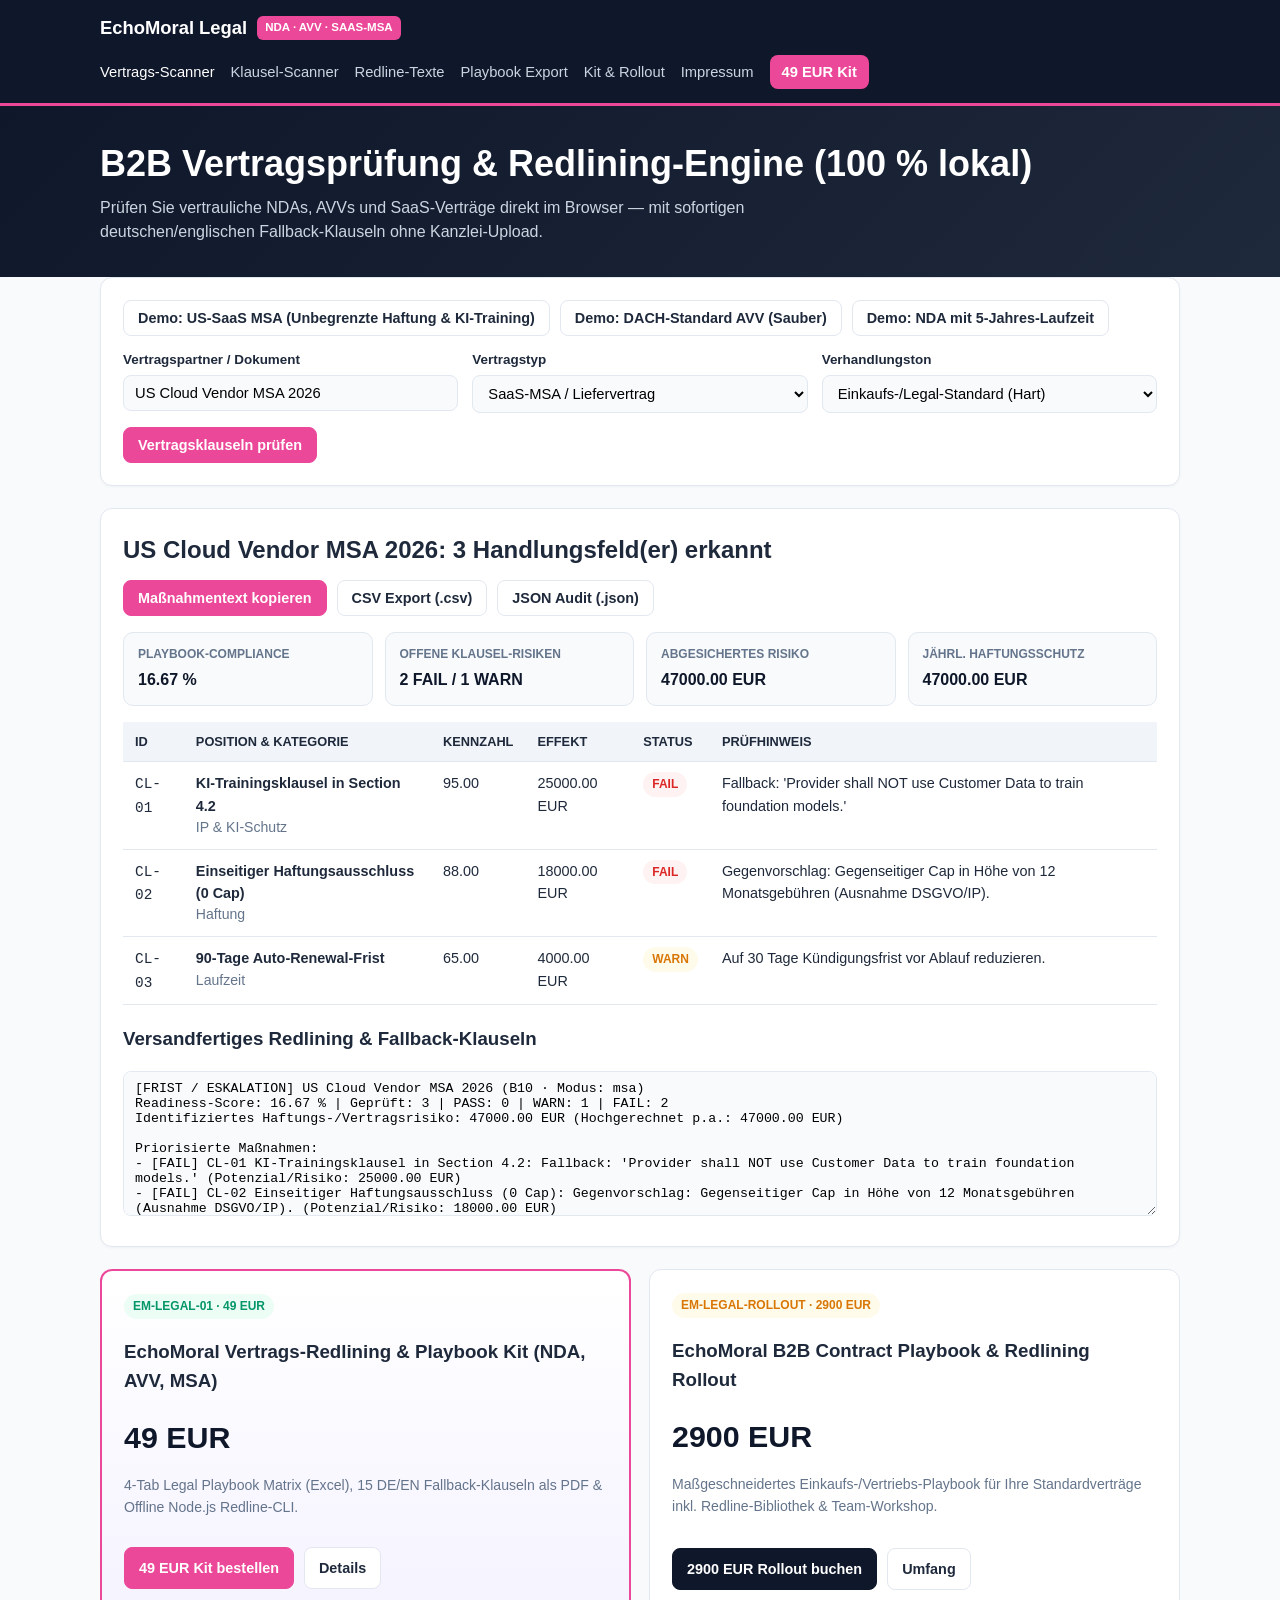
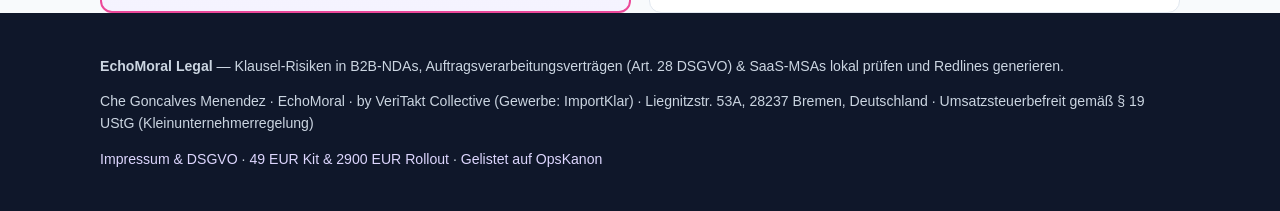
==== index.html @ 30597ec8 "Deploy echomoral-contract-redlining (2026-11-23 12:31:52)" ====
<!DOCTYPE html>
<html lang="de">
<head>
  <meta charset="utf-8" />
  <meta name="viewport" content="width=device-width, initial-scale=1" />
  <title>EchoMoral Legal — Playbook-Vertragsprüfung &amp; Redlining (NDA, AVV &amp; MSA)</title>
  <meta name="description" content="Klausel-Risiken in B2B-NDAs, Auftragsverarbeitungsverträgen (Art. 28 DSGVO) &amp; SaaS-MSAs lokal prüfen und Redlines generieren." />
  <link rel="canonical" href="https://cheresonanz-design.github.io/echomoral-contract-redlining/" />
  <link rel="stylesheet" href="assets/styles.css" />
  <script type="application/ld+json">{"@context": "https://schema.org", "@type": "SoftwareApplication", "name": "EchoMoral Legal", "applicationCategory": "BusinessApplication", "offers": {"@type": "Offer", "price": "0", "priceCurrency": "EUR"}, "url": "https://cheresonanz-design.github.io/echomoral-contract-redlining/"}</script>
</head>
<body>
  <header class="topbar">
    <div class="container topbar-inner">
      <a class="brand-mark" href="index.html"><span>EchoMoral Legal</span><span class="brand-badge">NDA · AVV · SAAS-MSA</span></a>
      <nav class="nav-links" aria-label="Hauptnavigation"><a href="index.html" class="active">Vertrags-Scanner</a>
<a href="nda-avv-msa-scanner/" class="">Klausel-Scanner</a>
<a href="redline-generator/" class="">Redline-Texte</a>
<a href="playbook-export/" class="">Playbook Export</a>
<a href="pro/" class="">Kit &amp; Rollout</a>
<a href="legal/" class="">Impressum</a><a href="pro/" class="nav-cta">49 EUR Kit</a></nav>
    </div>
  </header>
  
  <section class="hero"><div class="container"><h1>B2B Vertragsprüfung &amp; Redlining-Engine (100 % lokal)</h1><p>Prüfen Sie vertrauliche NDAs, AVVs und SaaS-Verträge direkt im Browser — mit sofortigen deutschen/englischen Fallback-Klauseln ohne Kanzlei-Upload.</p></div></section>
  <main class="container">
    <div class="card">
      <div class="btn-row" style="margin-top:0;margin-bottom:14px;">
        <button type="button" class="btn" id="sample1Btn">Demo: US-SaaS MSA (Unbegrenzte Haftung &amp; KI-Training)</button>
        <button type="button" class="btn" id="sample2Btn">Demo: DACH-Standard AVV (Sauber)</button>
        <button type="button" class="btn" id="sample3Btn">Demo: NDA mit 5-Jahres-Laufzeit</button>
      </div>
      <div class="form-grid">
        <div><label for="profileInput">Vertragspartner / Dokument</label><input type="text" id="profileInput" /></div>
        <div><label for="modeSelect">Vertragstyp</label><select id="modeSelect"><option value="msa">SaaS-MSA / Liefervertrag</option><option value="avv">AVV / DPA (Art. 28 DSGVO)</option><option value="nda">B2B NDA / Geheimhaltung</option></select></div>
        <div><label for="toneSelect">Verhandlungston</label><select id="toneSelect"><option value="partnerschaftlich">Partnerschaftliche Redlines</option><option value="streng">Einkaufs-/Legal-Standard (Hart)</option></select></div>
      </div>
      <div class="btn-row"><button type="button" class="btn btn-primary" id="runCheckBtn">Vertragsklauseln prüfen</button></div>
    </div>

    <div id="resultCard" class="card hidden">
      <div style="display:flex;flex-wrap:wrap;justify-content:space-between;align-items:center;gap:12px;">
        <h2 id="resultHeadline" style="margin:0;">Ergebnis</h2>
        <div class="btn-row" style="margin:0;">
          <button type="button" class="btn btn-primary" id="copyActionBtn">Maßnahmentext kopieren</button>
          <button type="button" class="btn" id="dlCsvBtn">CSV Export (.csv)</button>
          <button type="button" class="btn" id="dlJsonBtn">JSON Audit (.json)</button>
        </div>
      </div>
      <div class="kpi-grid">
        <div class="kpi-box"><div class="kpi-label">Playbook-Compliance</div><div class="kpi-val" id="kpi1Val">-</div></div>
        <div class="kpi-box"><div class="kpi-label">Offene Klausel-Risiken</div><div class="kpi-val" id="kpi2Val">-</div></div>
        <div class="kpi-box"><div class="kpi-label">Abgesichertes Risiko</div><div class="kpi-val" id="kpi3Val">-</div></div>
        <div class="kpi-box"><div class="kpi-label">Jährl. Haftungsschutz</div><div class="kpi-val" id="kpi4Val">-</div></div>
      </div>
      <div class="table-wrap"><table><thead><tr><th>ID</th><th>Position &amp; Kategorie</th><th>Kennzahl</th><th>Effekt</th><th>Status</th><th>Prüfhinweis</th></tr></thead><tbody id="entriesBody"></tbody></table></div>
      <h3>Versandfertiges Redlining &amp; Fallback-Klauseln</h3>
      <textarea id="actionBox" readonly aria-label="Maßnahmentext"></textarea>
    </div>

    <div class="pricing-grid">
      <div class="offer-card highlight"><div><span class="badge badge-pass">EM-LEGAL-01 · 49 EUR</span><h3>EchoMoral Vertrags-Redlining &amp; Playbook Kit (NDA, AVV, MSA)</h3><div class="offer-price">49 EUR</div><p class="muted">4-Tab Legal Playbook Matrix (Excel), 15 DE/EN Fallback-Klauseln als PDF &amp; Offline Node.js Redline-CLI.</p></div><div class="btn-row"><a href="https://payhip.com/b/0EGUK" class="btn btn-primary">49 EUR Kit bestellen</a><a href="pro/" class="btn">Details</a></div></div>
      <div class="offer-card"><div><span class="badge badge-warn">EM-LEGAL-ROLLOUT · 2900 EUR</span><h3>EchoMoral B2B Contract Playbook &amp; Redlining Rollout</h3><div class="offer-price">2900 EUR</div><p class="muted">Maßgeschneidertes Einkaufs-/Vertriebs-Playbook für Ihre Standardverträge inkl. Redline-Bibliothek &amp; Team-Workshop.</p></div><div class="btn-row"><a href="https://buy.stripe.com/9B64gs2019wa3ri8bf2400e" class="btn btn-dark">2900 EUR Rollout buchen</a><a href="pro/" class="btn">Umfang</a></div></div>
    </div>
  </main>
  <footer class="footer">
    <div class="container">
      <p><strong>EchoMoral Legal</strong> — Klausel-Risiken in B2B-NDAs, Auftragsverarbeitungsverträgen (Art. 28 DSGVO) &amp; SaaS-MSAs lokal prüfen und Redlines generieren.</p>
      <p>Che Goncalves Menendez · EchoMoral · by VeriTakt Collective (Gewerbe: ImportKlar) · Liegnitzstr. 53A, 28237 Bremen, Deutschland · Umsatzsteuerbefreit gemäß § 19 UStG (Kleinunternehmerregelung)</p>
      <p><a href="legal/">Impressum &amp; DSGVO</a> · <a href="pro/">49 EUR Kit &amp; 2900 EUR Rollout</a> · <a href="https://cheresonanz-design.github.io/opskanon-directory/" target="_blank" rel="noopener">Gelistet auf OpsKanon</a></p>
    </div>
  </footer>
  <script src="assets/contract_redline_engine.js"></script><script src="assets/app.js"></script>
</body>
</html>
---- assets/styles.css ----
:root {
  --bg: #f8fafc; --surface: #ffffff; --slate-900: #0f172a; --slate-800: #1e293b; --slate-500: #64748b;
  --border: #e2e8f0; --accent: #EC4899; --accent-dark: #BE185D; --emerald: #059669; --emerald-soft: #ecfdf5;
  --amber: #d97706; --amber-soft: #fffbeb; --red: #dc2626; --red-soft: #fef2f2; --radius: 12px;
}
* { box-sizing: border-box; }
body { margin: 0; font-family: -apple-system, BlinkMacSystemFont, "Segoe UI", Roboto, Inter, Arial, sans-serif; background: var(--bg); color: var(--slate-800); line-height: 1.55; }
a { color: var(--accent-dark); text-decoration: none; }
a:hover { text-decoration: underline; }
.container { max-width: 1120px; margin: 0 auto; padding: 0 20px; }
.topbar { background: var(--slate-900); color: #fff; border-bottom: 3px solid var(--accent); padding: 14px 0; }
.topbar-inner { display: flex; flex-wrap: wrap; justify-content: space-between; align-items: center; gap: 12px; }
.brand-mark { color: #fff; font-weight: 800; font-size: 1.15rem; display: flex; align-items: center; gap: 10px; }
.brand-badge { background: var(--accent); color: #fff; font-size: 0.72rem; padding: 3px 8px; border-radius: 6px; font-weight: 800; }
.nav-links { display: flex; flex-wrap: wrap; gap: 16px; align-items: center; font-size: 0.92rem; }
.nav-links a { color: #cbd5e1; font-weight: 500; }
.nav-links a:hover, .nav-links a.active { color: #fff; text-decoration: none; }
.nav-cta { background: var(--accent); color: #fff !important; padding: 6px 12px; border-radius: 8px; font-weight: 700 !important; }
.hero { background: linear-gradient(135deg, #0f172a 0%, #1e293b 100%); color: #fff; padding: 36px 0 32px; }
.hero h1 { margin: 0 0 10px; font-size: clamp(1.6rem, 3vw, 2.25rem); line-height: 1.2; }
.hero p { margin: 0; color: #cbd5e1; max-width: 740px; }
main { padding: 28px 0 48px; }
.card { background: var(--surface); border: 1px solid var(--border); border-radius: var(--radius); padding: 22px; margin-bottom: 22px; box-shadow: 0 1px 3px rgba(15,23,42,0.04); }
.form-grid { display: grid; grid-template-columns: repeat(auto-fit, minmax(210px, 1fr)); gap: 14px; }
label { display: block; font-size: 0.84rem; font-weight: 700; margin-bottom: 4px; }
input[type="text"], select, textarea { width: 100%; padding: 9px 11px; border: 1px solid var(--border); border-radius: 8px; font-size: 0.92rem; background: #f8fafc; font-family: inherit; }
textarea { min-height: 145px; resize: vertical; font-family: ui-monospace, SFMono-Regular, Menlo, Consolas, monospace; font-size: 0.83rem; }
.btn-row { display: flex; flex-wrap: wrap; gap: 10px; margin-top: 14px; }
.btn { display: inline-flex; align-items: center; justify-content: center; border: 1px solid var(--border); background: #fff; color: var(--slate-800); padding: 9px 14px; border-radius: 8px; font-size: 0.9rem; font-weight: 600; cursor: pointer; }
.btn:hover { background: #f1f5f9; text-decoration: none; }
.btn-primary { background: var(--accent); border-color: var(--accent); color: #fff; font-weight: 700; }
.btn-dark { background: var(--slate-900); border-color: var(--slate-900); color: #fff; }
.kpi-grid { display: grid; grid-template-columns: repeat(auto-fit, minmax(190px, 1fr)); gap: 12px; margin: 16px 0; }
.kpi-box { border: 1px solid var(--border); border-radius: 10px; padding: 12px 14px; background: #f8fafc; }
.kpi-label { font-size: 0.75rem; text-transform: uppercase; color: var(--slate-500); font-weight: 700; }
.kpi-val { font-size: 1rem; font-weight: 700; margin-top: 4px; color: var(--slate-900); }
.table-wrap { overflow-x: auto; }
table { width: 100%; border-collapse: collapse; font-size: 0.9rem; }
th, td { text-align: left; padding: 10px 12px; border-bottom: 1px solid var(--border); vertical-align: top; }
th { background: #f1f5f9; font-size: 0.8rem; text-transform: uppercase; }
.badge { display: inline-block; padding: 3px 9px; border-radius: 999px; font-size: 0.75rem; font-weight: 800; }
.badge-pass { background: var(--emerald-soft); color: var(--emerald); }
.badge-warn { background: var(--amber-soft); color: var(--amber); }
.badge-fail { background: var(--red-soft); color: var(--red); }
.pricing-grid { display: grid; grid-template-columns: repeat(auto-fit, minmax(290px, 1fr)); gap: 18px; }
.offer-card { border: 1px solid var(--border); border-radius: var(--radius); padding: 22px; background: #fff; display: flex; flex-direction: column; justify-content: space-between; }
.offer-card.highlight { border: 2px solid var(--accent); background: linear-gradient(180deg, #fff 0%, #f5f3ff 100%); }
.offer-price { font-size: 1.9rem; font-weight: 800; color: var(--slate-900); margin: 6px 0 12px; }
.footer { background: var(--slate-900); color: #cbd5e1; padding: 28px 0; font-size: 0.88rem; }
.footer a { color: #ddd6fe; }
.muted { color: var(--slate-500); font-size: 0.88rem; }
.hidden { display: none !important; }
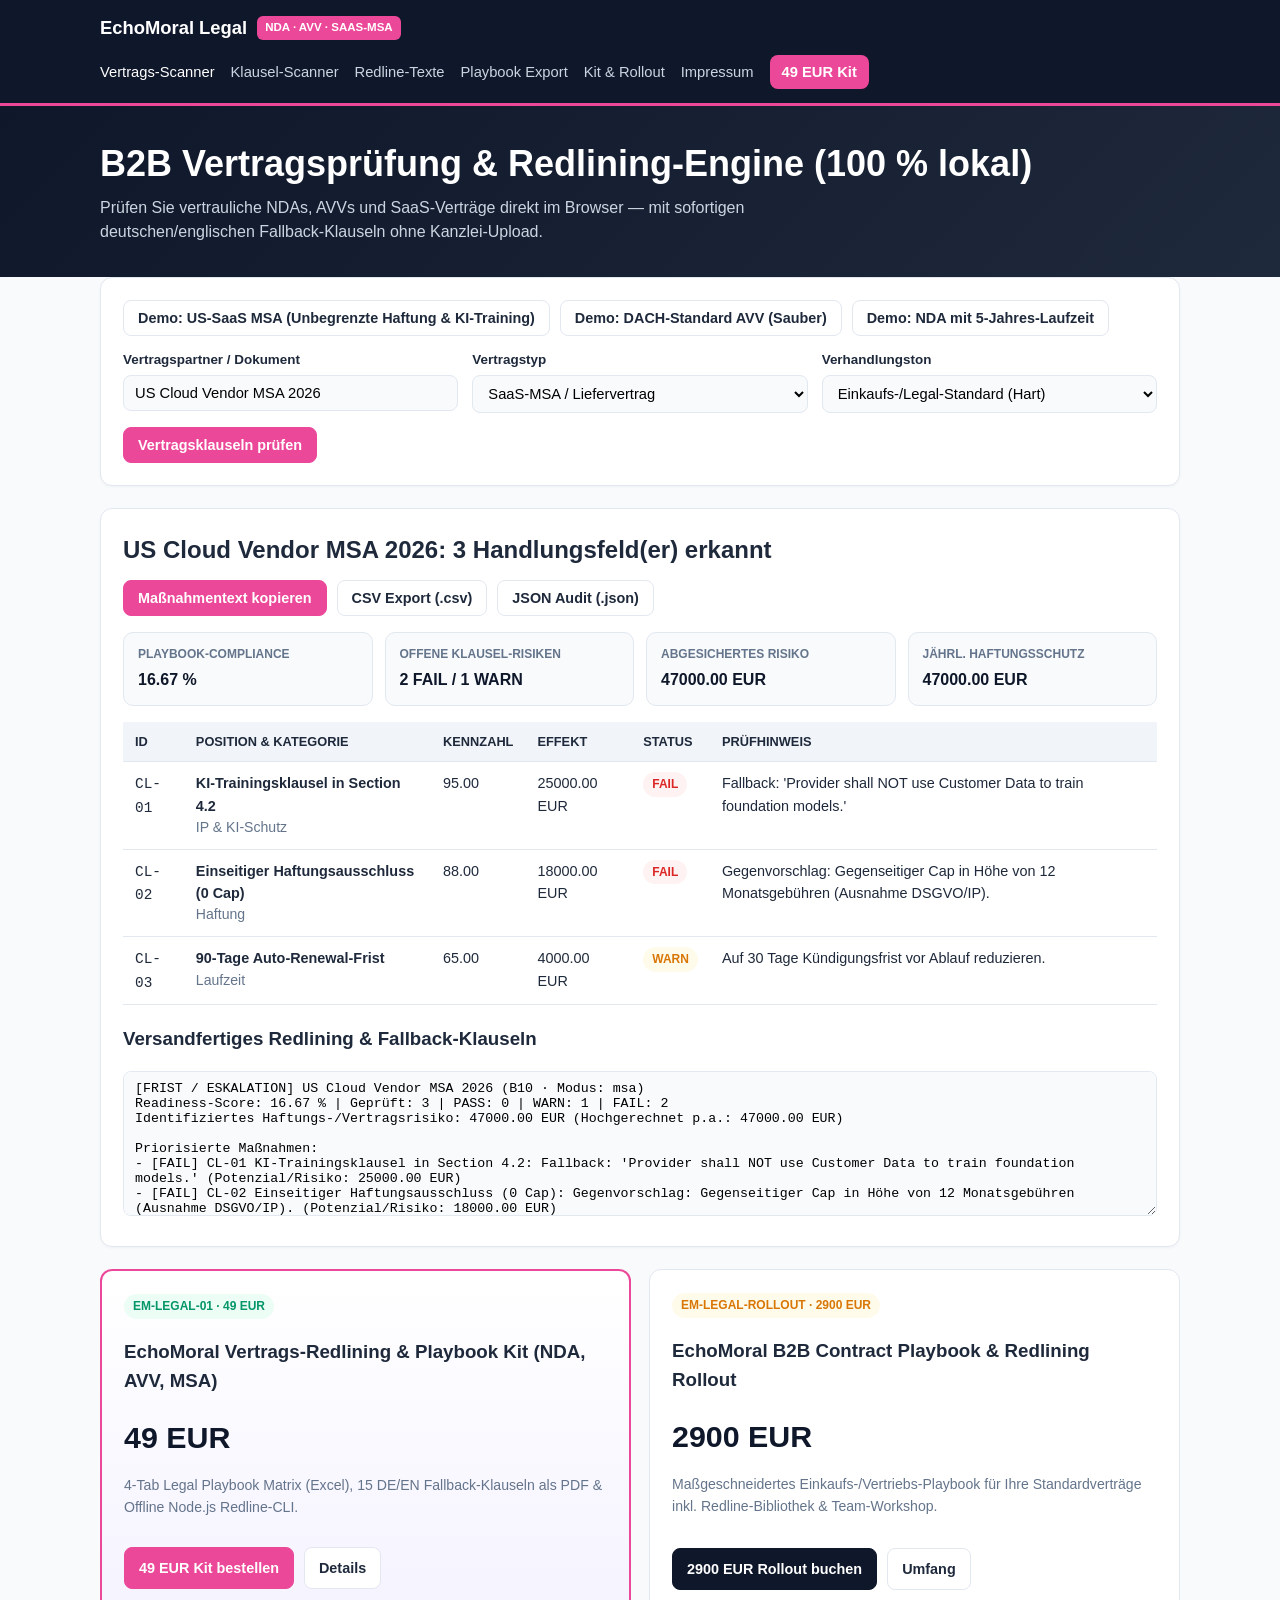
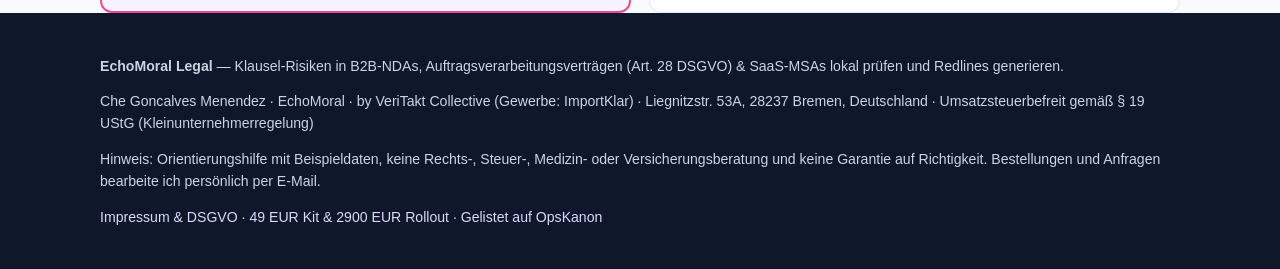
==== commit cb01aa7d: "Deploy echomoral-contract-redlining (2026-11-23 12:49:39)" ====
--- a/index.html
+++ b/index.html
@@ -59,7 +59,7 @@
     </div>
 
     <div class="pricing-grid">
-      <div class="offer-card highlight"><div><span class="badge badge-pass">EM-LEGAL-01 · 49 EUR</span><h3>EchoMoral Vertrags-Redlining &amp; Playbook Kit (NDA, AVV, MSA)</h3><div class="offer-price">49 EUR</div><p class="muted">4-Tab Legal Playbook Matrix (Excel), 15 DE/EN Fallback-Klauseln als PDF &amp; Offline Node.js Redline-CLI.</p></div><div class="btn-row"><a href="https://payhip.com/b/0EGUK" class="btn btn-primary">49 EUR Kit bestellen</a><a href="pro/" class="btn">Details</a></div></div>
+      <div class="offer-card highlight"><div><span class="badge badge-pass">EM-LEGAL-01 · 49 EUR</span><h3>EchoMoral Vertrags-Redlining &amp; Playbook Kit (NDA, AVV, MSA)</h3><div class="offer-price">49 EUR</div><p class="muted">4-Tab Legal Playbook Matrix (Excel), 15 DE/EN Fallback-Klauseln als PDF &amp; Offline Node.js Redline-CLI.</p></div><div class="btn-row"><a href="https://payhip.com/b/IwDRr" class="btn btn-primary">49 EUR Kit bestellen</a><a href="pro/" class="btn">Details</a></div></div>
       <div class="offer-card"><div><span class="badge badge-warn">EM-LEGAL-ROLLOUT · 2900 EUR</span><h3>EchoMoral B2B Contract Playbook &amp; Redlining Rollout</h3><div class="offer-price">2900 EUR</div><p class="muted">Maßgeschneidertes Einkaufs-/Vertriebs-Playbook für Ihre Standardverträge inkl. Redline-Bibliothek &amp; Team-Workshop.</p></div><div class="btn-row"><a href="https://buy.stripe.com/9B64gs2019wa3ri8bf2400e" class="btn btn-dark">2900 EUR Rollout buchen</a><a href="pro/" class="btn">Umfang</a></div></div>
     </div>
   </main>
@@ -67,6 +67,7 @@
     <div class="container">
       <p><strong>EchoMoral Legal</strong> — Klausel-Risiken in B2B-NDAs, Auftragsverarbeitungsverträgen (Art. 28 DSGVO) &amp; SaaS-MSAs lokal prüfen und Redlines generieren.</p>
       <p>Che Goncalves Menendez · EchoMoral · by VeriTakt Collective (Gewerbe: ImportKlar) · Liegnitzstr. 53A, 28237 Bremen, Deutschland · Umsatzsteuerbefreit gemäß § 19 UStG (Kleinunternehmerregelung)</p>
+      <p>Hinweis: Orientierungshilfe mit Beispieldaten, keine Rechts-, Steuer-, Medizin- oder Versicherungsberatung und keine Garantie auf Richtigkeit. Bestellungen und Anfragen bearbeite ich persönlich per E-Mail.</p>
       <p><a href="legal/">Impressum &amp; DSGVO</a> · <a href="pro/">49 EUR Kit &amp; 2900 EUR Rollout</a> · <a href="https://cheresonanz-design.github.io/opskanon-directory/" target="_blank" rel="noopener">Gelistet auf OpsKanon</a></p>
     </div>
   </footer>
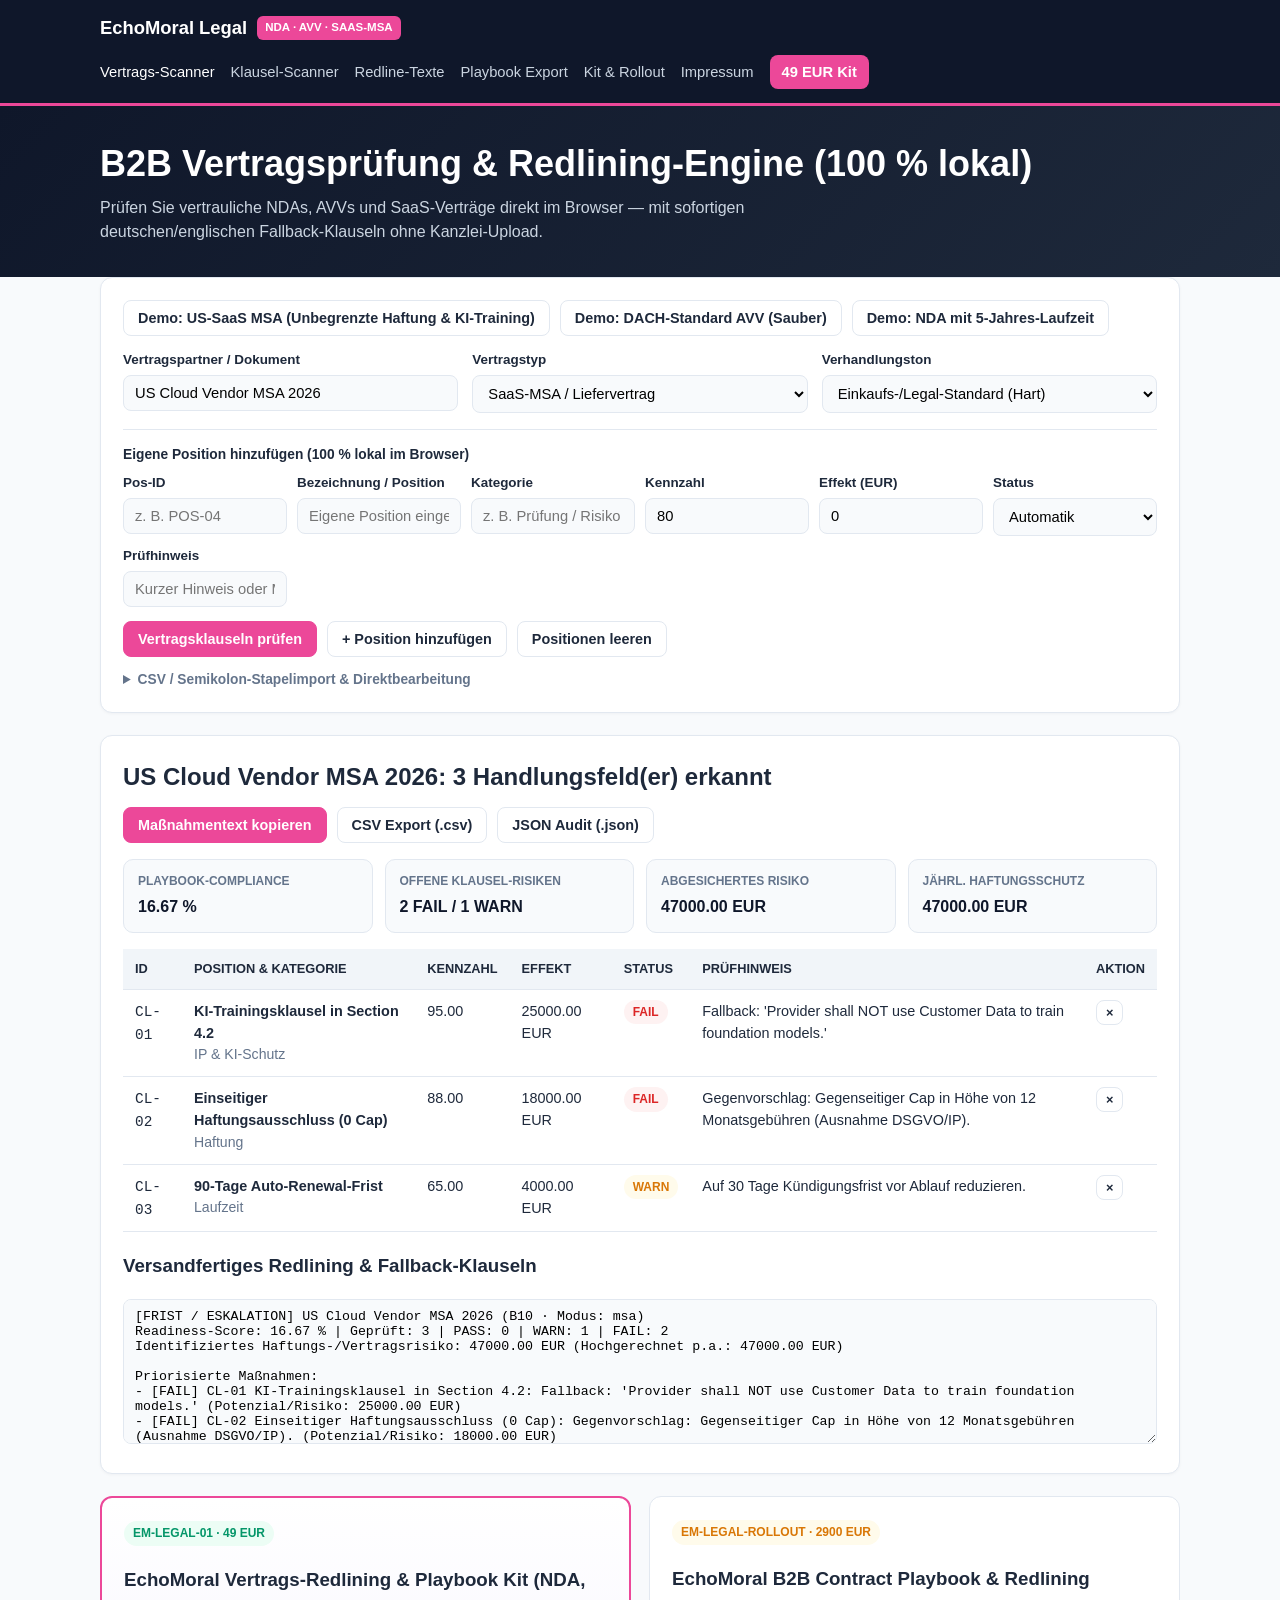
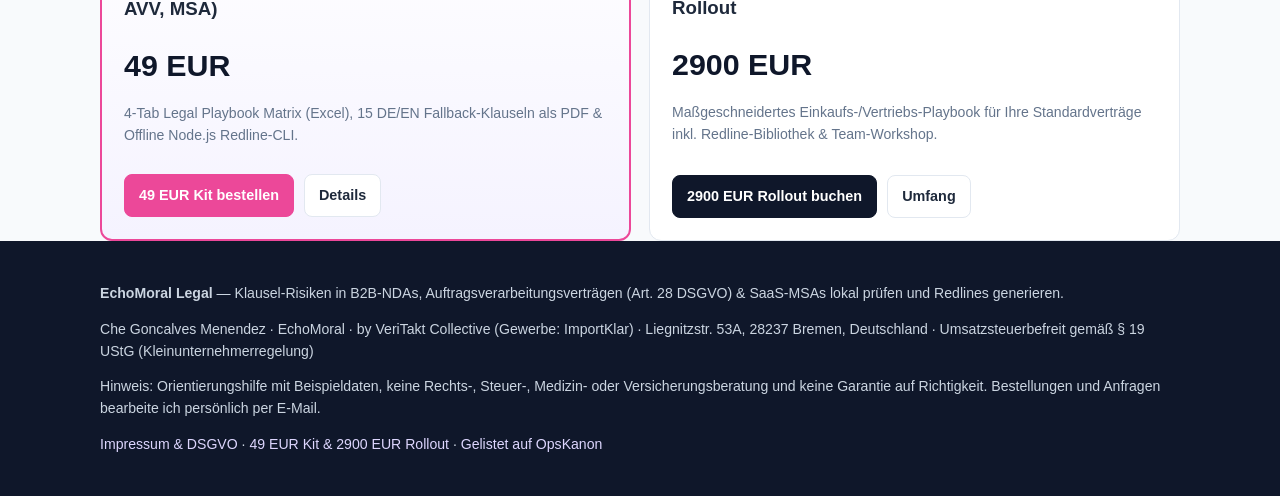
==== commit 642df2c7: "Deploy echomoral-contract-redlining (2026-11-23 17:46:48)" ====
--- a/index.html
+++ b/index.html
@@ -35,7 +35,29 @@
         <div><label for="modeSelect">Vertragstyp</label><select id="modeSelect"><option value="msa">SaaS-MSA / Liefervertrag</option><option value="avv">AVV / DPA (Art. 28 DSGVO)</option><option value="nda">B2B NDA / Geheimhaltung</option></select></div>
         <div><label for="toneSelect">Verhandlungston</label><select id="toneSelect"><option value="partnerschaftlich">Partnerschaftliche Redlines</option><option value="streng">Einkaufs-/Legal-Standard (Hart)</option></select></div>
       </div>
-      <div class="btn-row"><button type="button" class="btn btn-primary" id="runCheckBtn">Vertragsklauseln prüfen</button></div>
+      <div class="divider-top">
+        <div style="font-size:0.86rem;font-weight:700;margin-bottom:8px;">Eigene Position hinzufügen (100 % lokal im Browser)</div>
+        <div class="inline-grid">
+          <div><label for="posIdInput">Pos-ID</label><input type="text" id="posIdInput" placeholder="z. B. POS-04" /></div>
+          <div><label for="posLabelInput">Bezeichnung / Position</label><input type="text" id="posLabelInput" placeholder="Eigene Position eingeben..." /></div>
+          <div><label for="posCategoryInput">Kategorie</label><input type="text" id="posCategoryInput" placeholder="z. B. Prüfung / Risiko" /></div>
+          <div><label for="posMetricInput">Kennzahl</label><input type="number" id="posMetricInput" step="0.01" value="80" /></div>
+          <div><label for="posImpactInput">Effekt (EUR)</label><input type="number" id="posImpactInput" step="0.01" value="0" /></div>
+          <div><label for="posStatusSelect">Status</label><select id="posStatusSelect"><option value="AUTO">Automatik</option><option value="PASS">PASS</option><option value="WARN">WARN</option><option value="FAIL">FAIL</option></select></div>
+          <div><label for="posNoteInput">Prüfhinweis</label><input type="text" id="posNoteInput" placeholder="Kurzer Hinweis oder Maßnahme" /></div>
+        </div>
+        <div class="btn-row">
+          <button type="button" class="btn btn-primary" id="runCheckBtn">Vertragsklauseln prüfen</button>
+          <button type="button" class="btn" id="addItemBtn">+ Position hinzufügen</button>
+          <button type="button" class="btn" id="clearItemsBtn">Positionen leeren</button>
+        </div>
+        <details style="margin-top:12px;">
+          <summary style="cursor:pointer;font-size:0.86rem;font-weight:700;color:var(--slate-500);">CSV / Semikolon-Stapelimport &amp; Direktbearbeitung</summary>
+          <p class="muted" style="margin:6px 0 8px;">Format: <code>ID;Kategorie;Position;Kennzahl;Effekt_EUR;Status;Hinweis</code> (Semikolon oder Komma, lokal im Browser verarbeitet).</p>
+          <textarea id="batchCsvInput" aria-label="CSV Stapelimport"></textarea>
+          <div class="btn-row"><button type="button" class="btn" id="applyCsvBtn">CSV übernehmen &amp; prüfen</button></div>
+        </details>
+      </div>
     </div>
 
     <div id="resultCard" class="card hidden">
@@ -53,7 +75,7 @@
         <div class="kpi-box"><div class="kpi-label">Abgesichertes Risiko</div><div class="kpi-val" id="kpi3Val">-</div></div>
         <div class="kpi-box"><div class="kpi-label">Jährl. Haftungsschutz</div><div class="kpi-val" id="kpi4Val">-</div></div>
       </div>
-      <div class="table-wrap"><table><thead><tr><th>ID</th><th>Position &amp; Kategorie</th><th>Kennzahl</th><th>Effekt</th><th>Status</th><th>Prüfhinweis</th></tr></thead><tbody id="entriesBody"></tbody></table></div>
+      <div class="table-wrap"><table><thead><tr><th>ID</th><th>Position &amp; Kategorie</th><th>Kennzahl</th><th>Effekt</th><th>Status</th><th>Prüfhinweis</th><th>Aktion</th></tr></thead><tbody id="entriesBody"></tbody></table></div>
       <h3>Versandfertiges Redlining &amp; Fallback-Klauseln</h3>
       <textarea id="actionBox" readonly aria-label="Maßnahmentext"></textarea>
     </div>
--- a/assets/styles.css
+++ b/assets/styles.css
@@ -50,3 +50,7 @@
 .footer a { color: #ddd6fe; }
 .muted { color: var(--slate-500); font-size: 0.88rem; }
 .hidden { display: none !important; }
+input[type="number"] { width: 100%; padding: 9px 11px; border: 1px solid var(--border); border-radius: 8px; font-size: 0.92rem; background: #f8fafc; font-family: inherit; }
+.divider-top { border-top: 1px solid var(--border); margin-top: 16px; padding-top: 14px; }
+.inline-grid { display: grid; grid-template-columns: repeat(auto-fit, minmax(150px, 1fr)); gap: 10px; }
+.btn-sm { padding: 4px 9px; font-size: 0.8rem; }
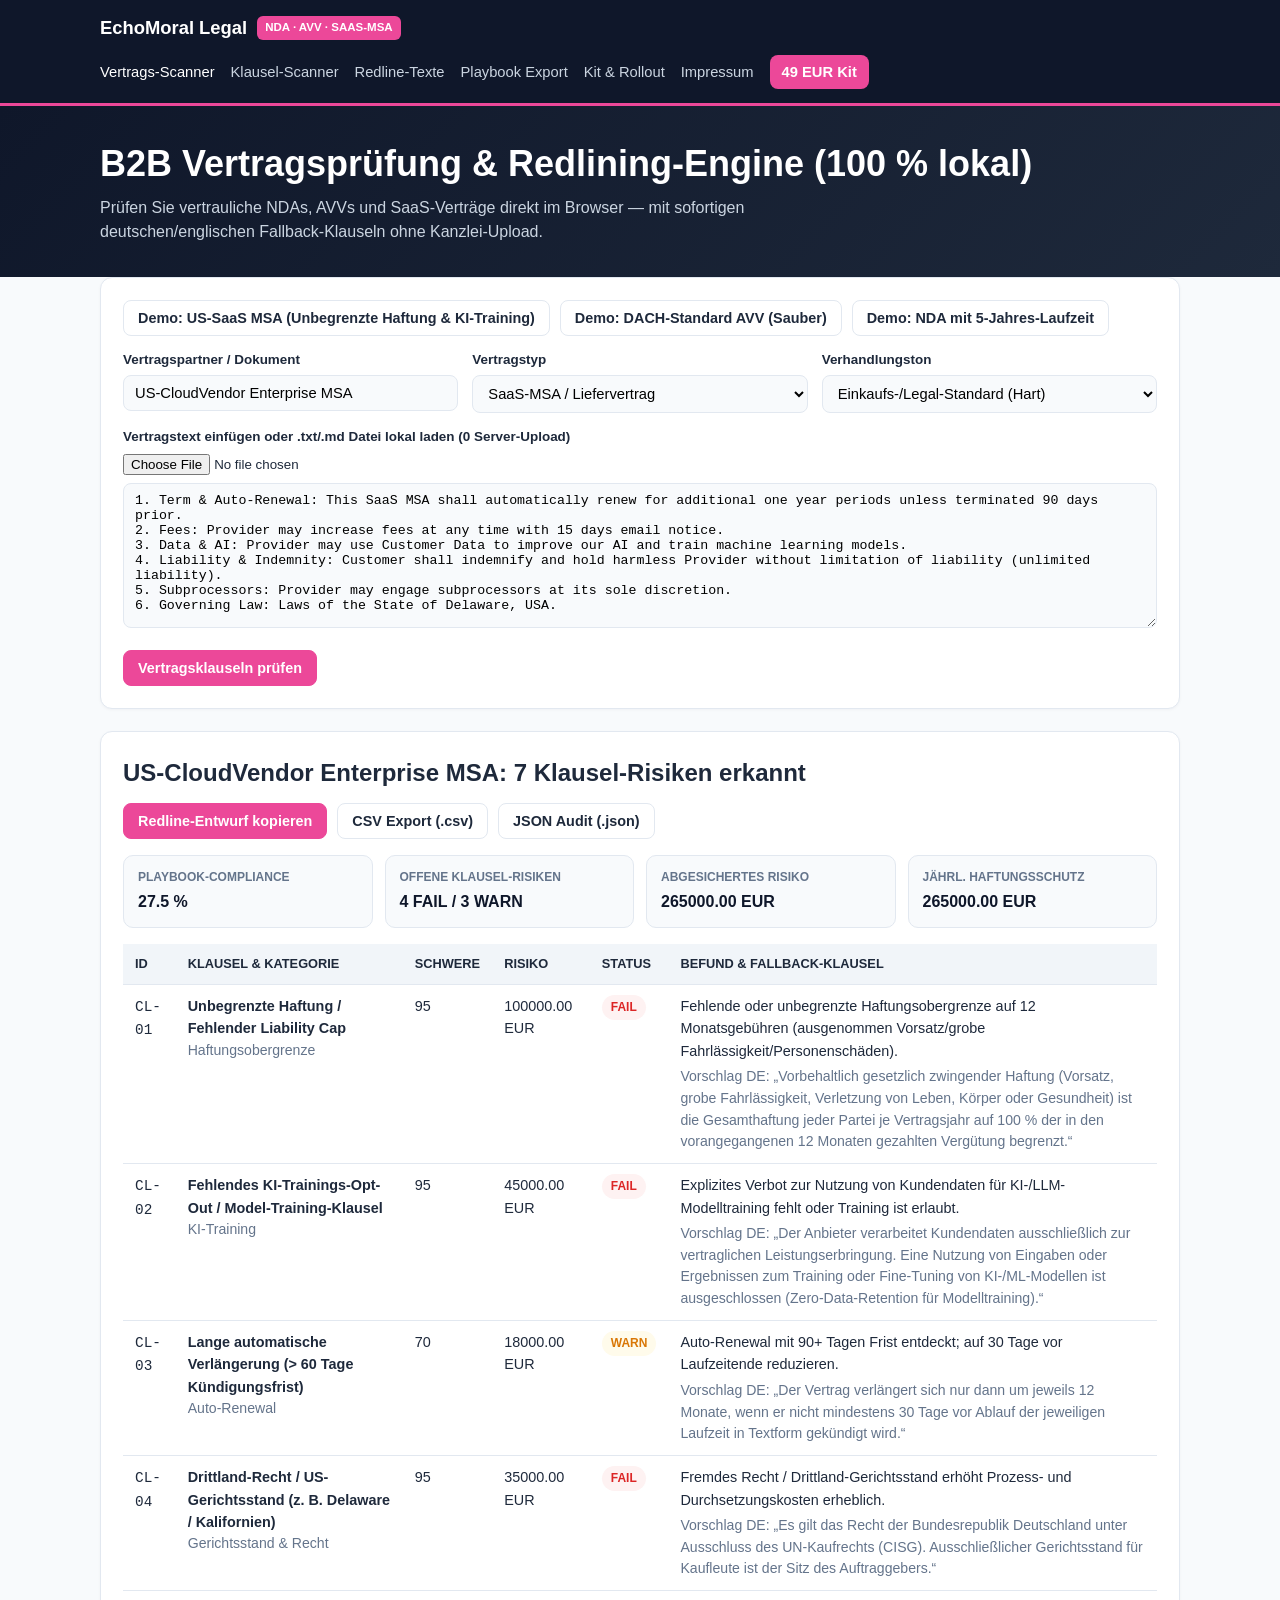
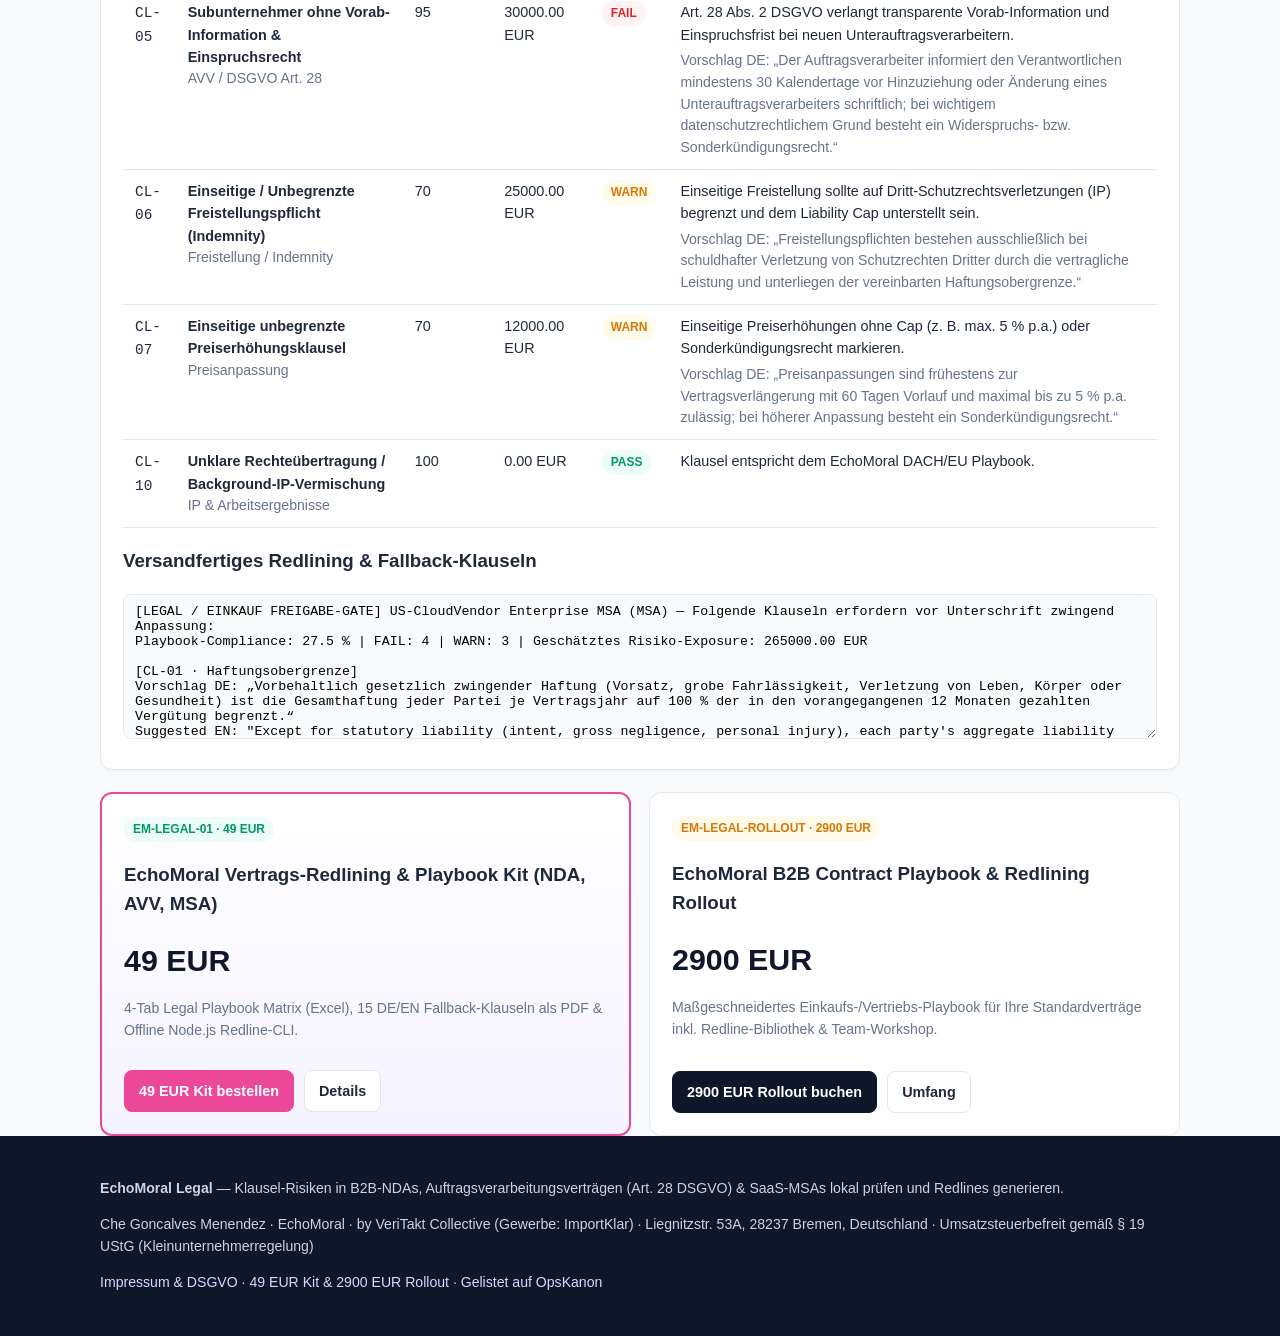
==== commit 5e2676ea: "Deploy echomoral-contract-redlining (2026-11-24 01:21:27)" ====
--- a/index.html
+++ b/index.html
@@ -35,36 +35,19 @@
         <div><label for="modeSelect">Vertragstyp</label><select id="modeSelect"><option value="msa">SaaS-MSA / Liefervertrag</option><option value="avv">AVV / DPA (Art. 28 DSGVO)</option><option value="nda">B2B NDA / Geheimhaltung</option></select></div>
         <div><label for="toneSelect">Verhandlungston</label><select id="toneSelect"><option value="partnerschaftlich">Partnerschaftliche Redlines</option><option value="streng">Einkaufs-/Legal-Standard (Hart)</option></select></div>
       </div>
-      <div class="divider-top">
-        <div style="font-size:0.86rem;font-weight:700;margin-bottom:8px;">Eigene Position hinzufügen (100 % lokal im Browser)</div>
-        <div class="inline-grid">
-          <div><label for="posIdInput">Pos-ID</label><input type="text" id="posIdInput" placeholder="z. B. POS-04" /></div>
-          <div><label for="posLabelInput">Bezeichnung / Position</label><input type="text" id="posLabelInput" placeholder="Eigene Position eingeben..." /></div>
-          <div><label for="posCategoryInput">Kategorie</label><input type="text" id="posCategoryInput" placeholder="z. B. Prüfung / Risiko" /></div>
-          <div><label for="posMetricInput">Kennzahl</label><input type="number" id="posMetricInput" step="0.01" value="80" /></div>
-          <div><label for="posImpactInput">Effekt (EUR)</label><input type="number" id="posImpactInput" step="0.01" value="0" /></div>
-          <div><label for="posStatusSelect">Status</label><select id="posStatusSelect"><option value="AUTO">Automatik</option><option value="PASS">PASS</option><option value="WARN">WARN</option><option value="FAIL">FAIL</option></select></div>
-          <div><label for="posNoteInput">Prüfhinweis</label><input type="text" id="posNoteInput" placeholder="Kurzer Hinweis oder Maßnahme" /></div>
-        </div>
-        <div class="btn-row">
-          <button type="button" class="btn btn-primary" id="runCheckBtn">Vertragsklauseln prüfen</button>
-          <button type="button" class="btn" id="addItemBtn">+ Position hinzufügen</button>
-          <button type="button" class="btn" id="clearItemsBtn">Positionen leeren</button>
-        </div>
-        <details style="margin-top:12px;">
-          <summary style="cursor:pointer;font-size:0.86rem;font-weight:700;color:var(--slate-500);">CSV / Semikolon-Stapelimport &amp; Direktbearbeitung</summary>
-          <p class="muted" style="margin:6px 0 8px;">Format: <code>ID;Kategorie;Position;Kennzahl;Effekt_EUR;Status;Hinweis</code> (Semikolon oder Komma, lokal im Browser verarbeitet).</p>
-          <textarea id="batchCsvInput" aria-label="CSV Stapelimport"></textarea>
-          <div class="btn-row"><button type="button" class="btn" id="applyCsvBtn">CSV übernehmen &amp; prüfen</button></div>
-        </details>
+      <div style="margin-top:14px;">
+        <label for="contractTextInput">Vertragstext einfügen oder .txt/.md Datei lokal laden (0 Server-Upload)</label>
+        <input type="file" id="contractFileInput" accept=".txt,.md,.csv" style="margin-bottom:8px;" />
+        <textarea id="contractTextInput" rows="8" placeholder="Fügen Sie hier NDA-, AVV- oder SaaS-MSA-Klauseln auf Deutsch oder Englisch ein..."></textarea>
       </div>
+      <div class="btn-row"><button type="button" class="btn btn-primary" id="runCheckBtn">Vertragsklauseln prüfen</button></div>
     </div>
 
     <div id="resultCard" class="card hidden">
       <div style="display:flex;flex-wrap:wrap;justify-content:space-between;align-items:center;gap:12px;">
         <h2 id="resultHeadline" style="margin:0;">Ergebnis</h2>
         <div class="btn-row" style="margin:0;">
-          <button type="button" class="btn btn-primary" id="copyActionBtn">Maßnahmentext kopieren</button>
+          <button type="button" class="btn btn-primary" id="copyActionBtn">Redline-Entwurf kopieren</button>
           <button type="button" class="btn" id="dlCsvBtn">CSV Export (.csv)</button>
           <button type="button" class="btn" id="dlJsonBtn">JSON Audit (.json)</button>
         </div>
@@ -75,21 +58,20 @@
         <div class="kpi-box"><div class="kpi-label">Abgesichertes Risiko</div><div class="kpi-val" id="kpi3Val">-</div></div>
         <div class="kpi-box"><div class="kpi-label">Jährl. Haftungsschutz</div><div class="kpi-val" id="kpi4Val">-</div></div>
       </div>
-      <div class="table-wrap"><table><thead><tr><th>ID</th><th>Position &amp; Kategorie</th><th>Kennzahl</th><th>Effekt</th><th>Status</th><th>Prüfhinweis</th><th>Aktion</th></tr></thead><tbody id="entriesBody"></tbody></table></div>
+      <div class="table-wrap"><table><thead><tr><th>ID</th><th>Klausel &amp; Kategorie</th><th>Schwere</th><th>Risiko</th><th>Status</th><th>Befund &amp; Fallback-Klausel</th></tr></thead><tbody id="entriesBody"></tbody></table></div>
       <h3>Versandfertiges Redlining &amp; Fallback-Klauseln</h3>
-      <textarea id="actionBox" readonly aria-label="Maßnahmentext"></textarea>
+      <textarea id="actionBox" readonly aria-label="Redline-Entwurf"></textarea>
     </div>
 
     <div class="pricing-grid">
-      <div class="offer-card highlight"><div><span class="badge badge-pass">EM-LEGAL-01 · 49 EUR</span><h3>EchoMoral Vertrags-Redlining &amp; Playbook Kit (NDA, AVV, MSA)</h3><div class="offer-price">49 EUR</div><p class="muted">4-Tab Legal Playbook Matrix (Excel), 15 DE/EN Fallback-Klauseln als PDF &amp; Offline Node.js Redline-CLI.</p></div><div class="btn-row"><a href="https://payhip.com/b/IwDRr" class="btn btn-primary">49 EUR Kit bestellen</a><a href="pro/" class="btn">Details</a></div></div>
-      <div class="offer-card"><div><span class="badge badge-warn">EM-LEGAL-ROLLOUT · 2900 EUR</span><h3>EchoMoral B2B Contract Playbook &amp; Redlining Rollout</h3><div class="offer-price">2900 EUR</div><p class="muted">Maßgeschneidertes Einkaufs-/Vertriebs-Playbook für Ihre Standardverträge inkl. Redline-Bibliothek &amp; Team-Workshop.</p></div><div class="btn-row"><a href="https://buy.stripe.com/9B64gs2019wa3ri8bf2400e" class="btn btn-dark">2900 EUR Rollout buchen</a><a href="pro/" class="btn">Umfang</a></div></div>
+      <div class="offer-card highlight"><div><span class="badge badge-pass">EM-LEGAL-01 · 49 EUR</span><h3>EchoMoral Vertrags-Redlining &amp; Playbook Kit (NDA, AVV, MSA)</h3><div class="offer-price">49 EUR</div><p class="muted">4-Tab Legal Playbook Matrix (Excel), 15 DE/EN Fallback-Klauseln als PDF &amp; Offline Node.js Redline-CLI.</p></div><div class="btn-row"><a href="https://payhip.com/b/IwDRr" class="btn btn-primary" target="_blank" rel="noopener">49 EUR Kit bestellen</a><a href="pro/" class="btn">Details</a></div></div>
+      <div class="offer-card"><div><span class="badge badge-warn">EM-LEGAL-ROLLOUT · 2900 EUR</span><h3>EchoMoral B2B Contract Playbook &amp; Redlining Rollout</h3><div class="offer-price">2900 EUR</div><p class="muted">Maßgeschneidertes Einkaufs-/Vertriebs-Playbook für Ihre Standardverträge inkl. Redline-Bibliothek &amp; Team-Workshop.</p></div><div class="btn-row"><a href="https://buy.stripe.com/9B64gs2019wa3ri8bf2400e" class="btn btn-dark" target="_blank" rel="noopener">2900 EUR Rollout buchen</a><a href="pro/" class="btn">Umfang</a></div></div>
     </div>
   </main>
   <footer class="footer">
     <div class="container">
       <p><strong>EchoMoral Legal</strong> — Klausel-Risiken in B2B-NDAs, Auftragsverarbeitungsverträgen (Art. 28 DSGVO) &amp; SaaS-MSAs lokal prüfen und Redlines generieren.</p>
       <p>Che Goncalves Menendez · EchoMoral · by VeriTakt Collective (Gewerbe: ImportKlar) · Liegnitzstr. 53A, 28237 Bremen, Deutschland · Umsatzsteuerbefreit gemäß § 19 UStG (Kleinunternehmerregelung)</p>
-      <p>Hinweis: Orientierungshilfe mit Beispieldaten, keine Rechts-, Steuer-, Medizin- oder Versicherungsberatung und keine Garantie auf Richtigkeit. Bestellungen und Anfragen bearbeite ich persönlich per E-Mail.</p>
       <p><a href="legal/">Impressum &amp; DSGVO</a> · <a href="pro/">49 EUR Kit &amp; 2900 EUR Rollout</a> · <a href="https://cheresonanz-design.github.io/opskanon-directory/" target="_blank" rel="noopener">Gelistet auf OpsKanon</a></p>
     </div>
   </footer>
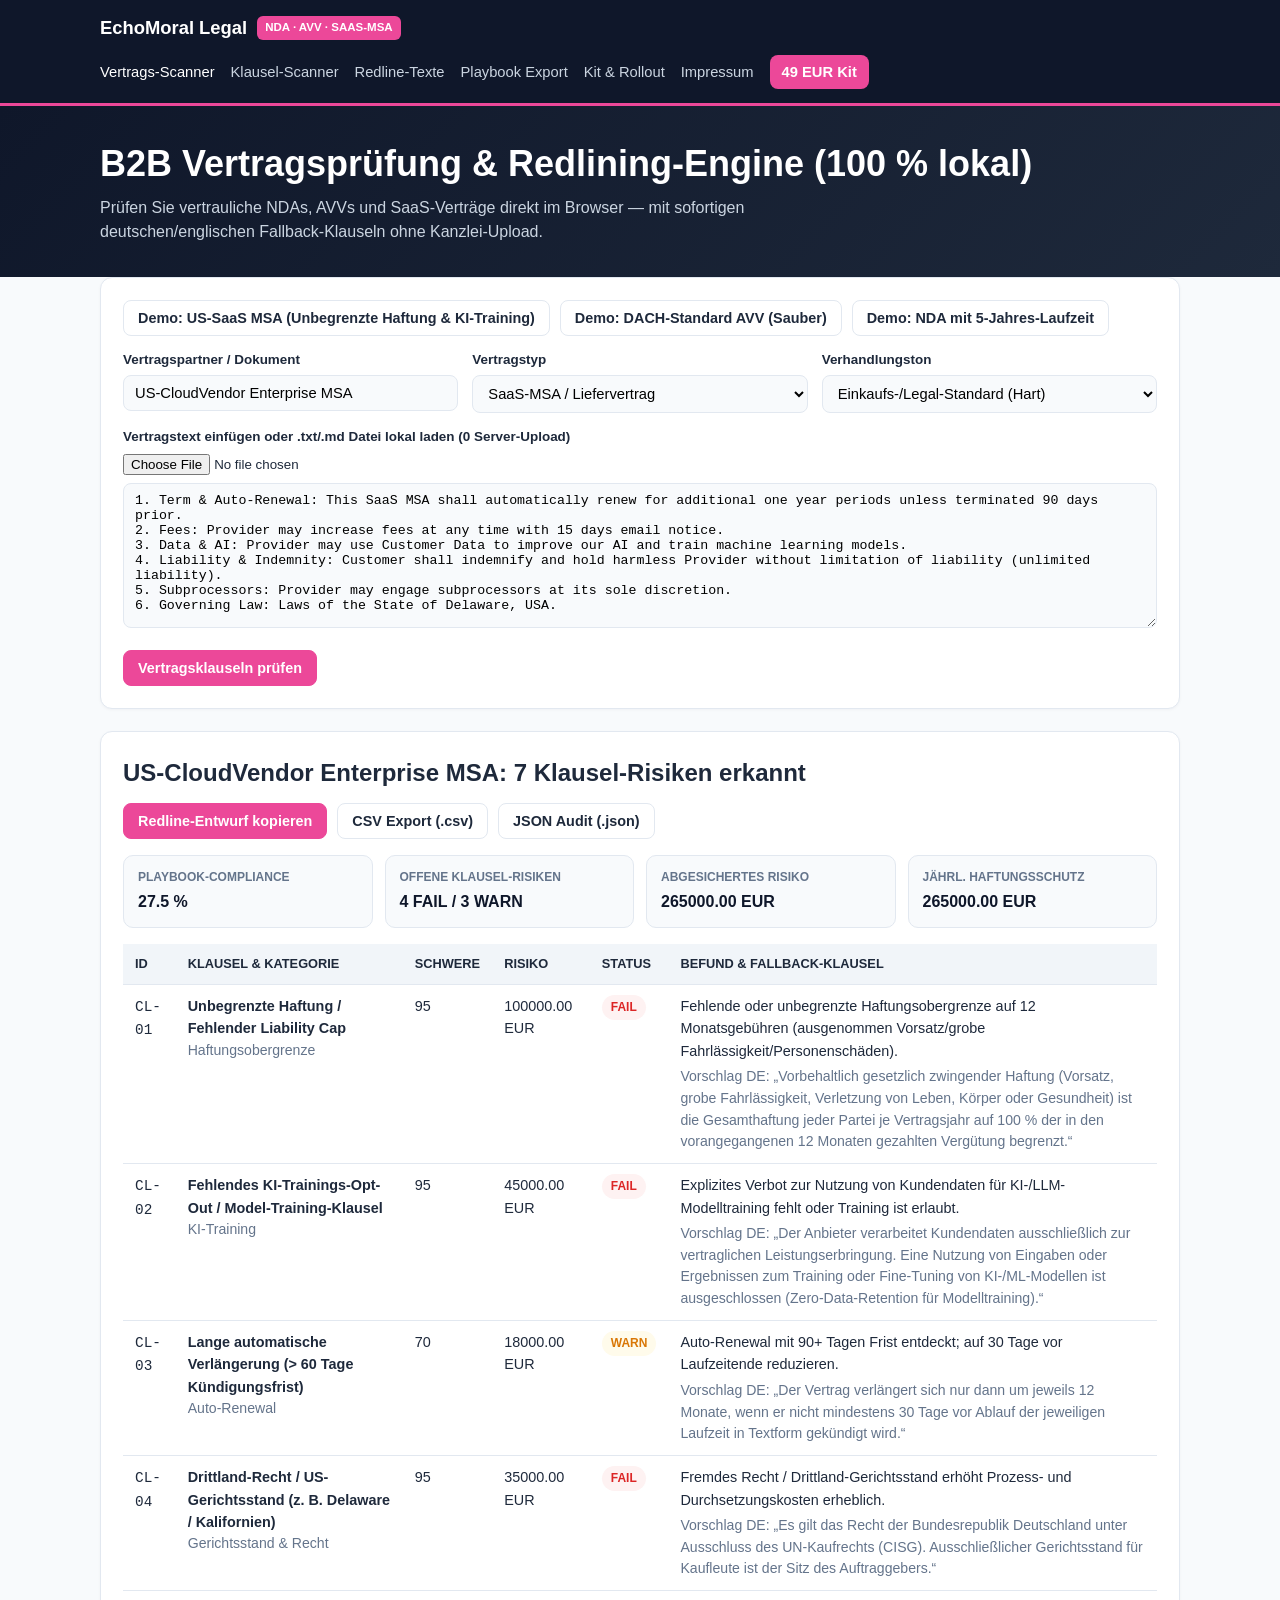
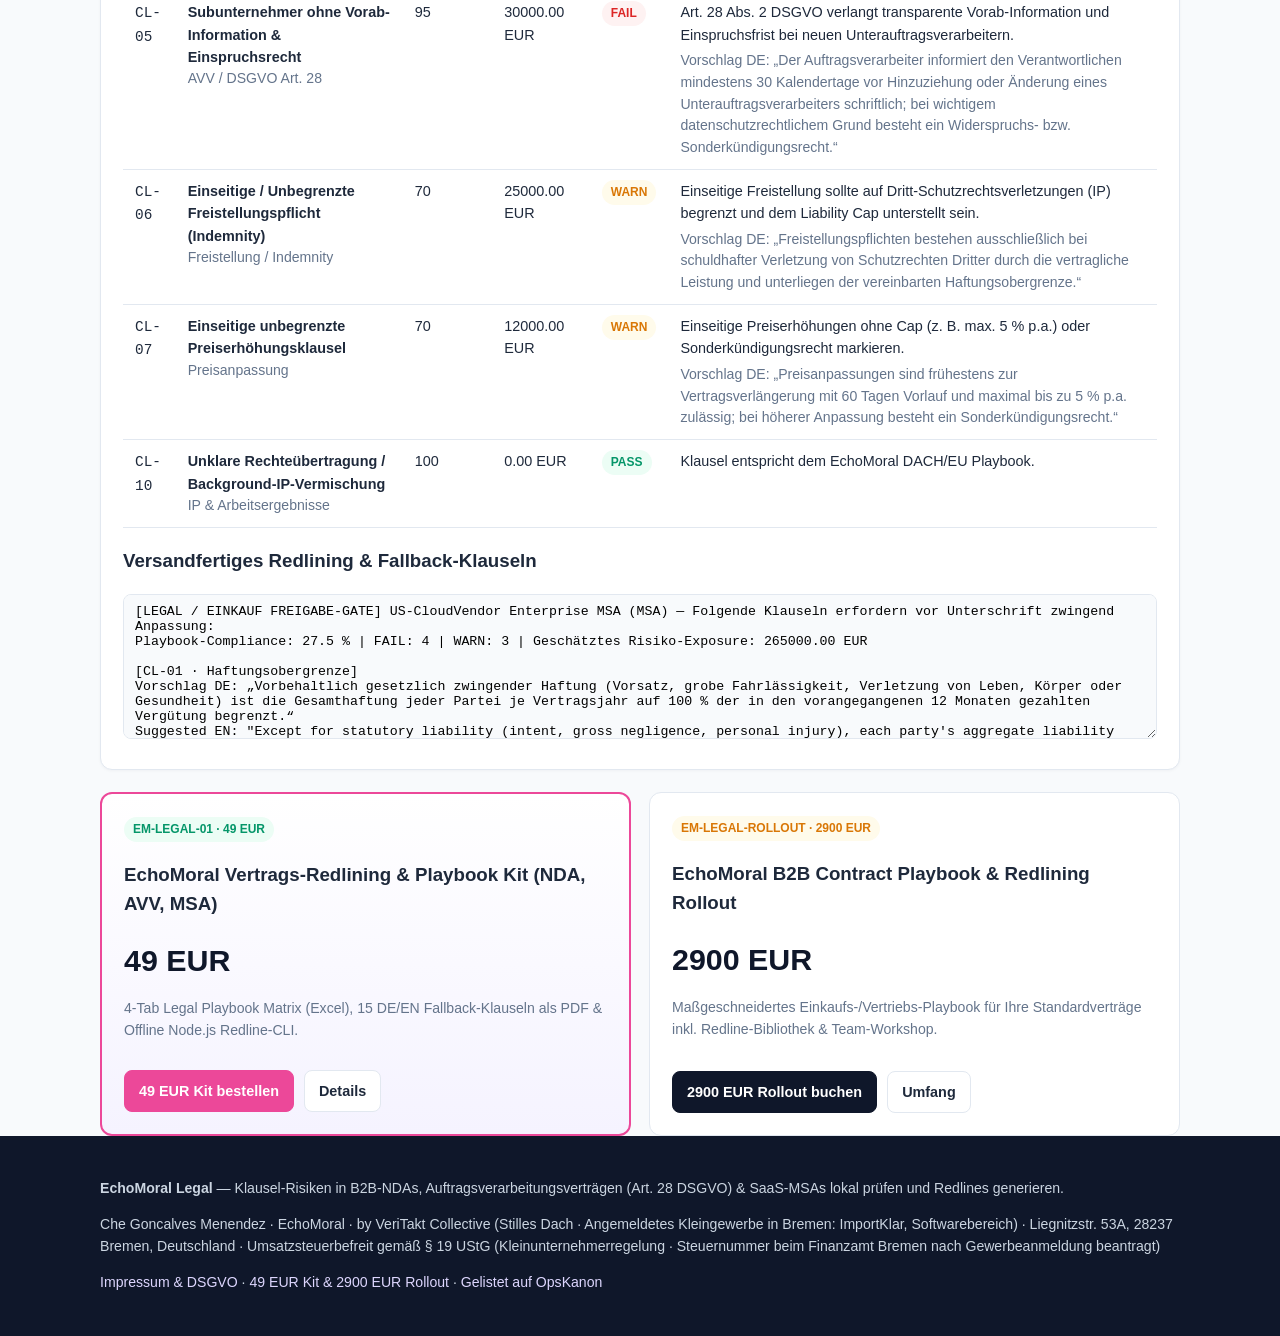
==== commit cb83ff5d: "Deploy echomoral-contract-redlining (2026-11-24 02:26:06)" ====
--- a/index.html
+++ b/index.html
@@ -71,7 +71,7 @@
   <footer class="footer">
     <div class="container">
       <p><strong>EchoMoral Legal</strong> — Klausel-Risiken in B2B-NDAs, Auftragsverarbeitungsverträgen (Art. 28 DSGVO) &amp; SaaS-MSAs lokal prüfen und Redlines generieren.</p>
-      <p>Che Goncalves Menendez · EchoMoral · by VeriTakt Collective (Gewerbe: ImportKlar) · Liegnitzstr. 53A, 28237 Bremen, Deutschland · Umsatzsteuerbefreit gemäß § 19 UStG (Kleinunternehmerregelung)</p>
+      <p>Che Goncalves Menendez · EchoMoral · by VeriTakt Collective (Stilles Dach · Angemeldetes Kleingewerbe in Bremen: ImportKlar, Softwarebereich) · Liegnitzstr. 53A, 28237 Bremen, Deutschland · Umsatzsteuerbefreit gemäß § 19 UStG (Kleinunternehmerregelung · Steuernummer beim Finanzamt Bremen nach Gewerbeanmeldung beantragt)</p>
       <p><a href="legal/">Impressum &amp; DSGVO</a> · <a href="pro/">49 EUR Kit &amp; 2900 EUR Rollout</a> · <a href="https://cheresonanz-design.github.io/opskanon-directory/" target="_blank" rel="noopener">Gelistet auf OpsKanon</a></p>
     </div>
   </footer>
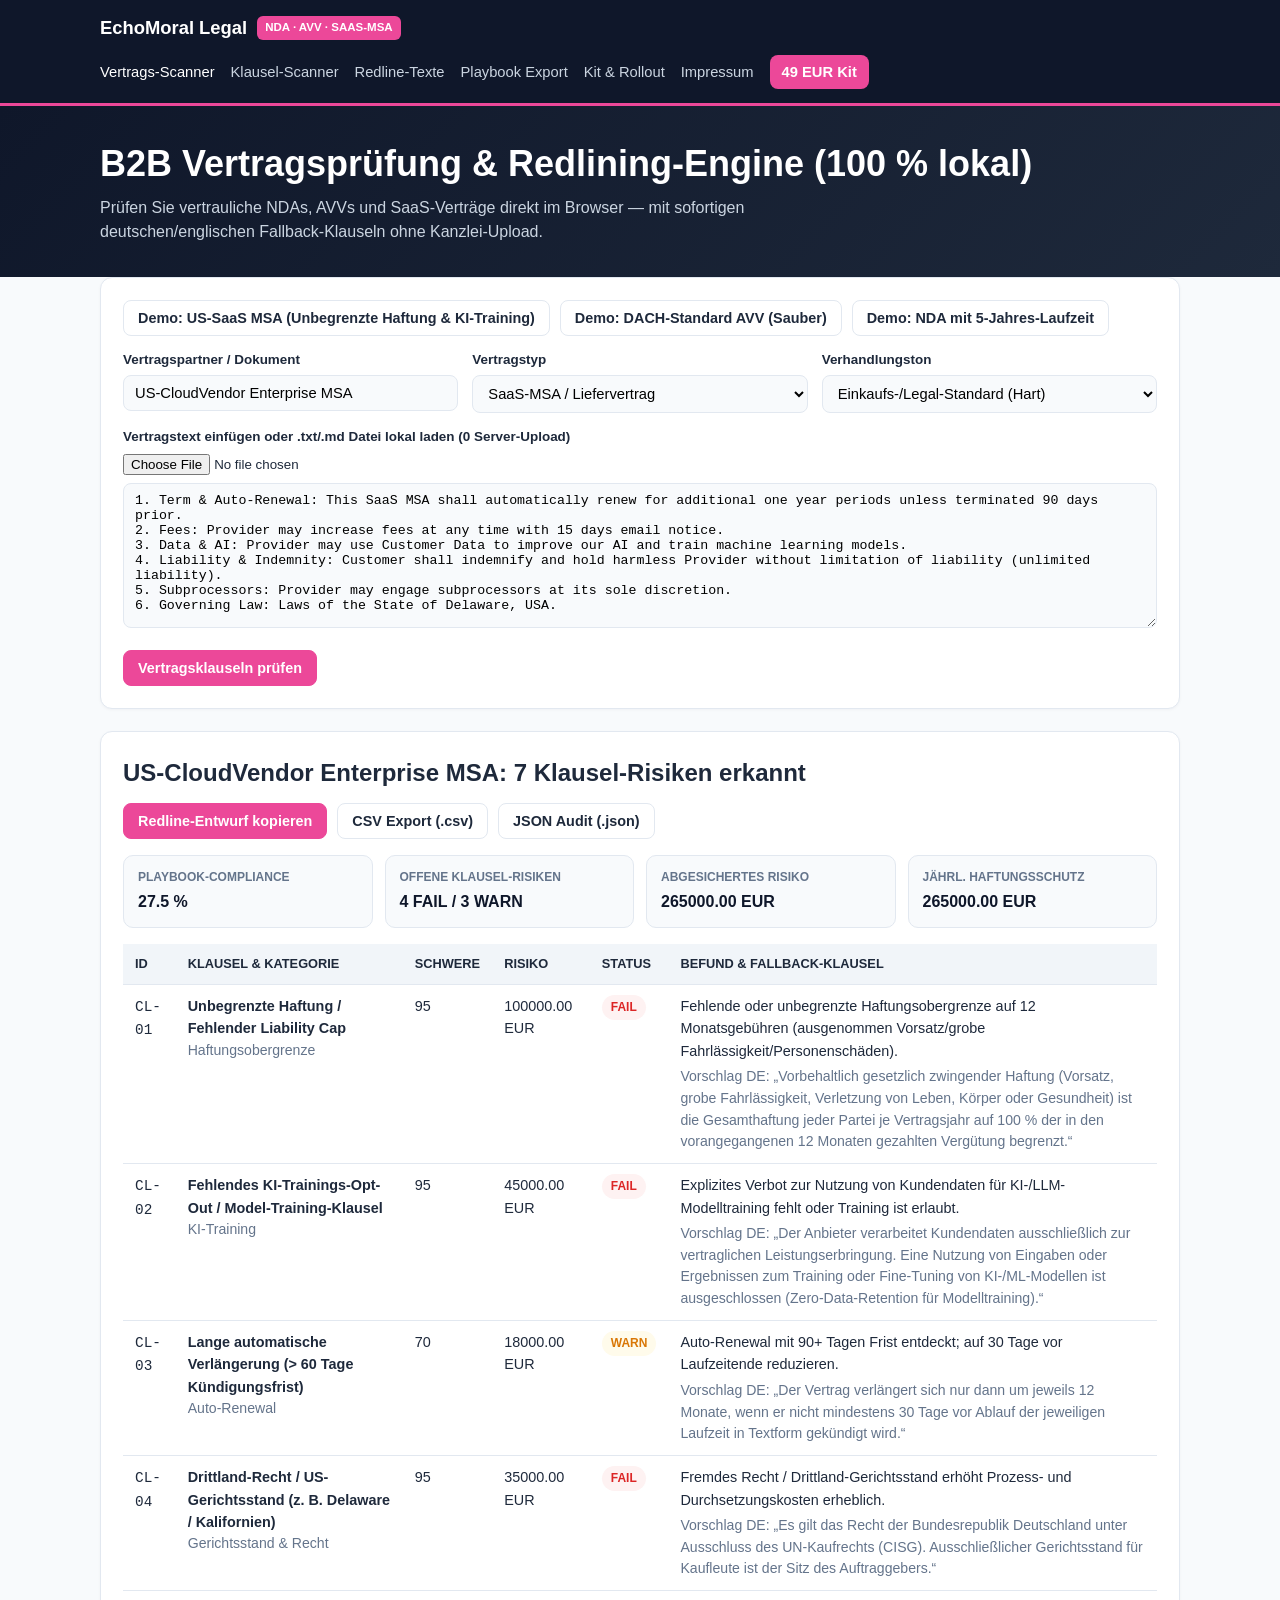
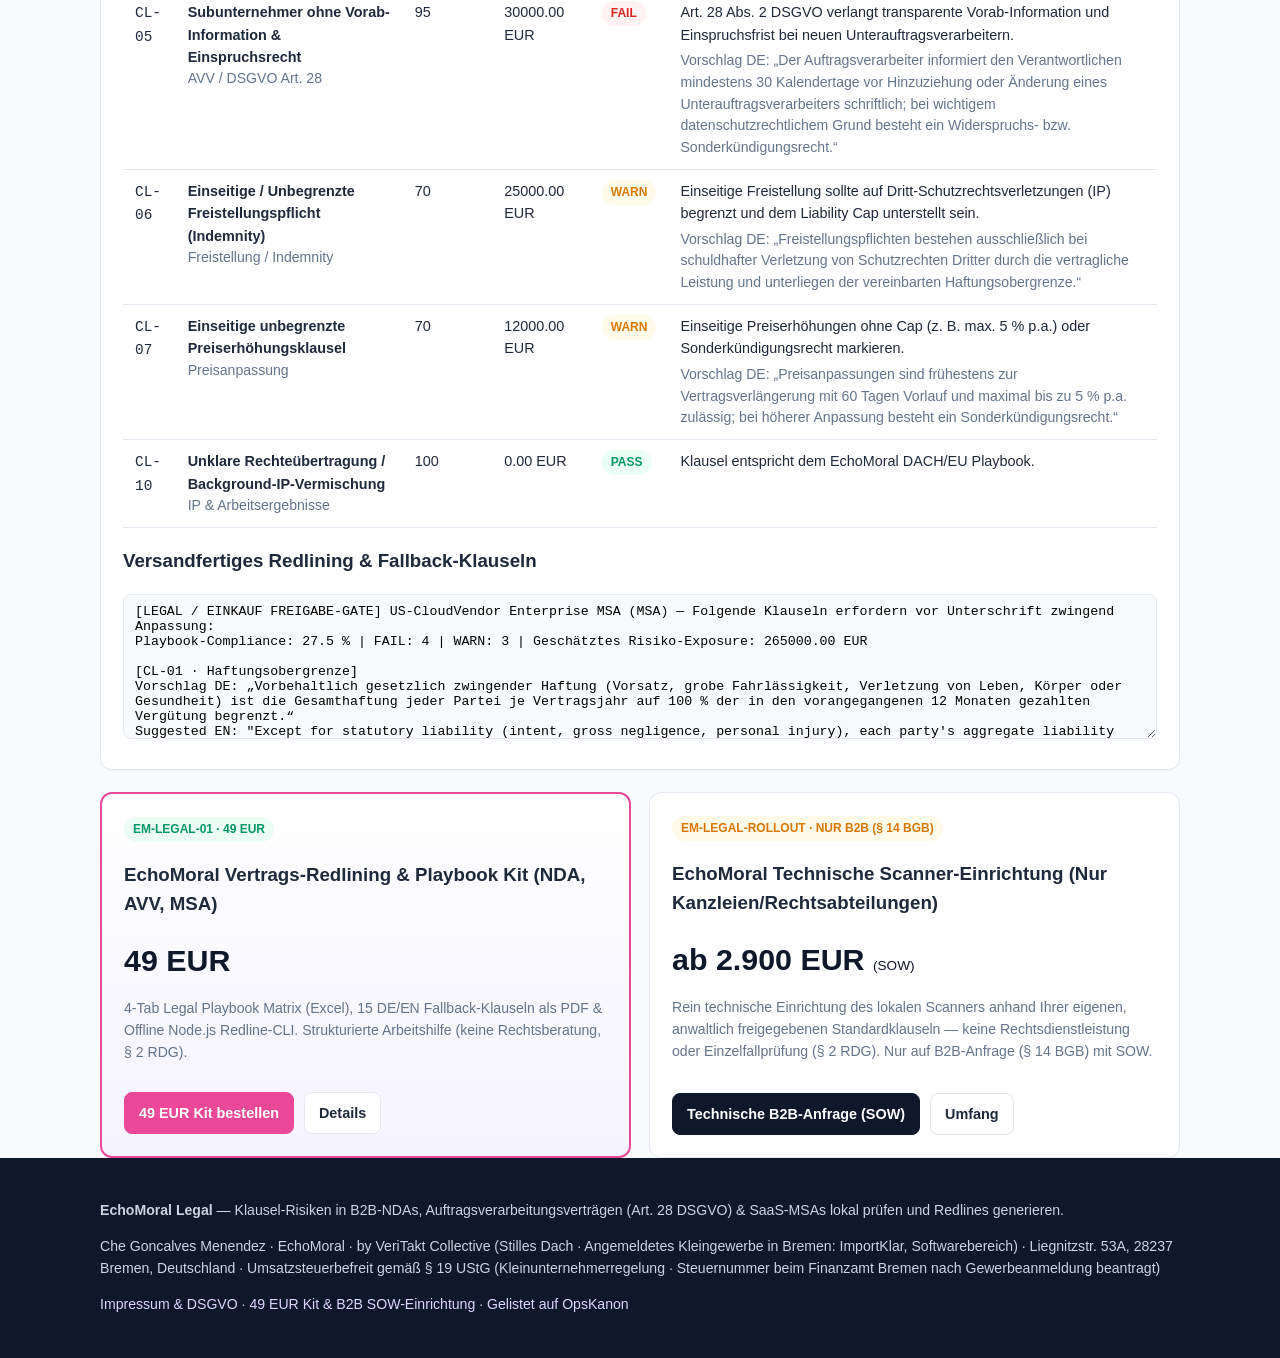
==== commit e2c57473: "Deploy echomoral-contract-redlining (2026-11-24 07:01:19)" ====
--- a/index.html
+++ b/index.html
@@ -64,15 +64,15 @@
     </div>
 
     <div class="pricing-grid">
-      <div class="offer-card highlight"><div><span class="badge badge-pass">EM-LEGAL-01 · 49 EUR</span><h3>EchoMoral Vertrags-Redlining &amp; Playbook Kit (NDA, AVV, MSA)</h3><div class="offer-price">49 EUR</div><p class="muted">4-Tab Legal Playbook Matrix (Excel), 15 DE/EN Fallback-Klauseln als PDF &amp; Offline Node.js Redline-CLI.</p></div><div class="btn-row"><a href="https://payhip.com/b/IwDRr" class="btn btn-primary" target="_blank" rel="noopener">49 EUR Kit bestellen</a><a href="pro/" class="btn">Details</a></div></div>
-      <div class="offer-card"><div><span class="badge badge-warn">EM-LEGAL-ROLLOUT · 2900 EUR</span><h3>EchoMoral B2B Contract Playbook &amp; Redlining Rollout</h3><div class="offer-price">2900 EUR</div><p class="muted">Maßgeschneidertes Einkaufs-/Vertriebs-Playbook für Ihre Standardverträge inkl. Redline-Bibliothek &amp; Team-Workshop.</p></div><div class="btn-row"><a href="https://buy.stripe.com/9B64gs2019wa3ri8bf2400e" class="btn btn-dark" target="_blank" rel="noopener">2900 EUR Rollout buchen</a><a href="pro/" class="btn">Umfang</a></div></div>
+      <div class="offer-card highlight"><div><span class="badge badge-pass">EM-LEGAL-01 · 49 EUR</span><h3>EchoMoral Vertrags-Redlining &amp; Playbook Kit (NDA, AVV, MSA)</h3><div class="offer-price">49 EUR</div><p class="muted">4-Tab Legal Playbook Matrix (Excel), 15 DE/EN Fallback-Klauseln als PDF &amp; Offline Node.js Redline-CLI. Strukturierte Arbeitshilfe (keine Rechtsberatung, § 2 RDG).</p></div><div class="btn-row"><a href="https://payhip.com/b/IwDRr" class="btn btn-primary" target="_blank" rel="noopener">49 EUR Kit bestellen</a><a href="pro/" class="btn">Details</a></div></div>
+      <div class="offer-card"><div><span class="badge badge-warn">EM-LEGAL-ROLLOUT · NUR B2B (§ 14 BGB)</span><h3>EchoMoral Technische Scanner-Einrichtung (Nur Kanzleien/Rechtsabteilungen)</h3><div class="offer-price">ab 2.900 EUR <span style="font-size:0.85rem;font-weight:500;">(SOW)</span></div><p class="muted">Rein technische Einrichtung des lokalen Scanners anhand Ihrer eigenen, anwaltlich freigegebenen Standardklauseln — keine Rechtsdienstleistung oder Einzelfallprüfung (§ 2 RDG). Nur auf B2B-Anfrage (§ 14 BGB) mit SOW.</p></div><div class="btn-row"><a href="mailto:che.resonanz@gmail.com?subject=B2B%20SOW-Anfrage%20EchoMoral%20Technische%20Scanner-Einrichtung%20%28Nur%20Kanzleien/Rechtsabteilungen%29%20%282.900%20EUR%29" class="btn btn-dark">Technische B2B-Anfrage (SOW)</a><a href="pro/" class="btn">Umfang</a></div></div>
     </div>
   </main>
   <footer class="footer">
     <div class="container">
       <p><strong>EchoMoral Legal</strong> — Klausel-Risiken in B2B-NDAs, Auftragsverarbeitungsverträgen (Art. 28 DSGVO) &amp; SaaS-MSAs lokal prüfen und Redlines generieren.</p>
       <p>Che Goncalves Menendez · EchoMoral · by VeriTakt Collective (Stilles Dach · Angemeldetes Kleingewerbe in Bremen: ImportKlar, Softwarebereich) · Liegnitzstr. 53A, 28237 Bremen, Deutschland · Umsatzsteuerbefreit gemäß § 19 UStG (Kleinunternehmerregelung · Steuernummer beim Finanzamt Bremen nach Gewerbeanmeldung beantragt)</p>
-      <p><a href="legal/">Impressum &amp; DSGVO</a> · <a href="pro/">49 EUR Kit &amp; 2900 EUR Rollout</a> · <a href="https://cheresonanz-design.github.io/opskanon-directory/" target="_blank" rel="noopener">Gelistet auf OpsKanon</a></p>
+      <p><a href="legal/">Impressum &amp; DSGVO</a> · <a href="pro/">49 EUR Kit &amp; B2B SOW-Einrichtung</a> · <a href="https://cheresonanz-design.github.io/opskanon-directory/" target="_blank" rel="noopener">Gelistet auf OpsKanon</a></p>
     </div>
   </footer>
   <script src="assets/contract_redline_engine.js"></script><script src="assets/app.js"></script>
